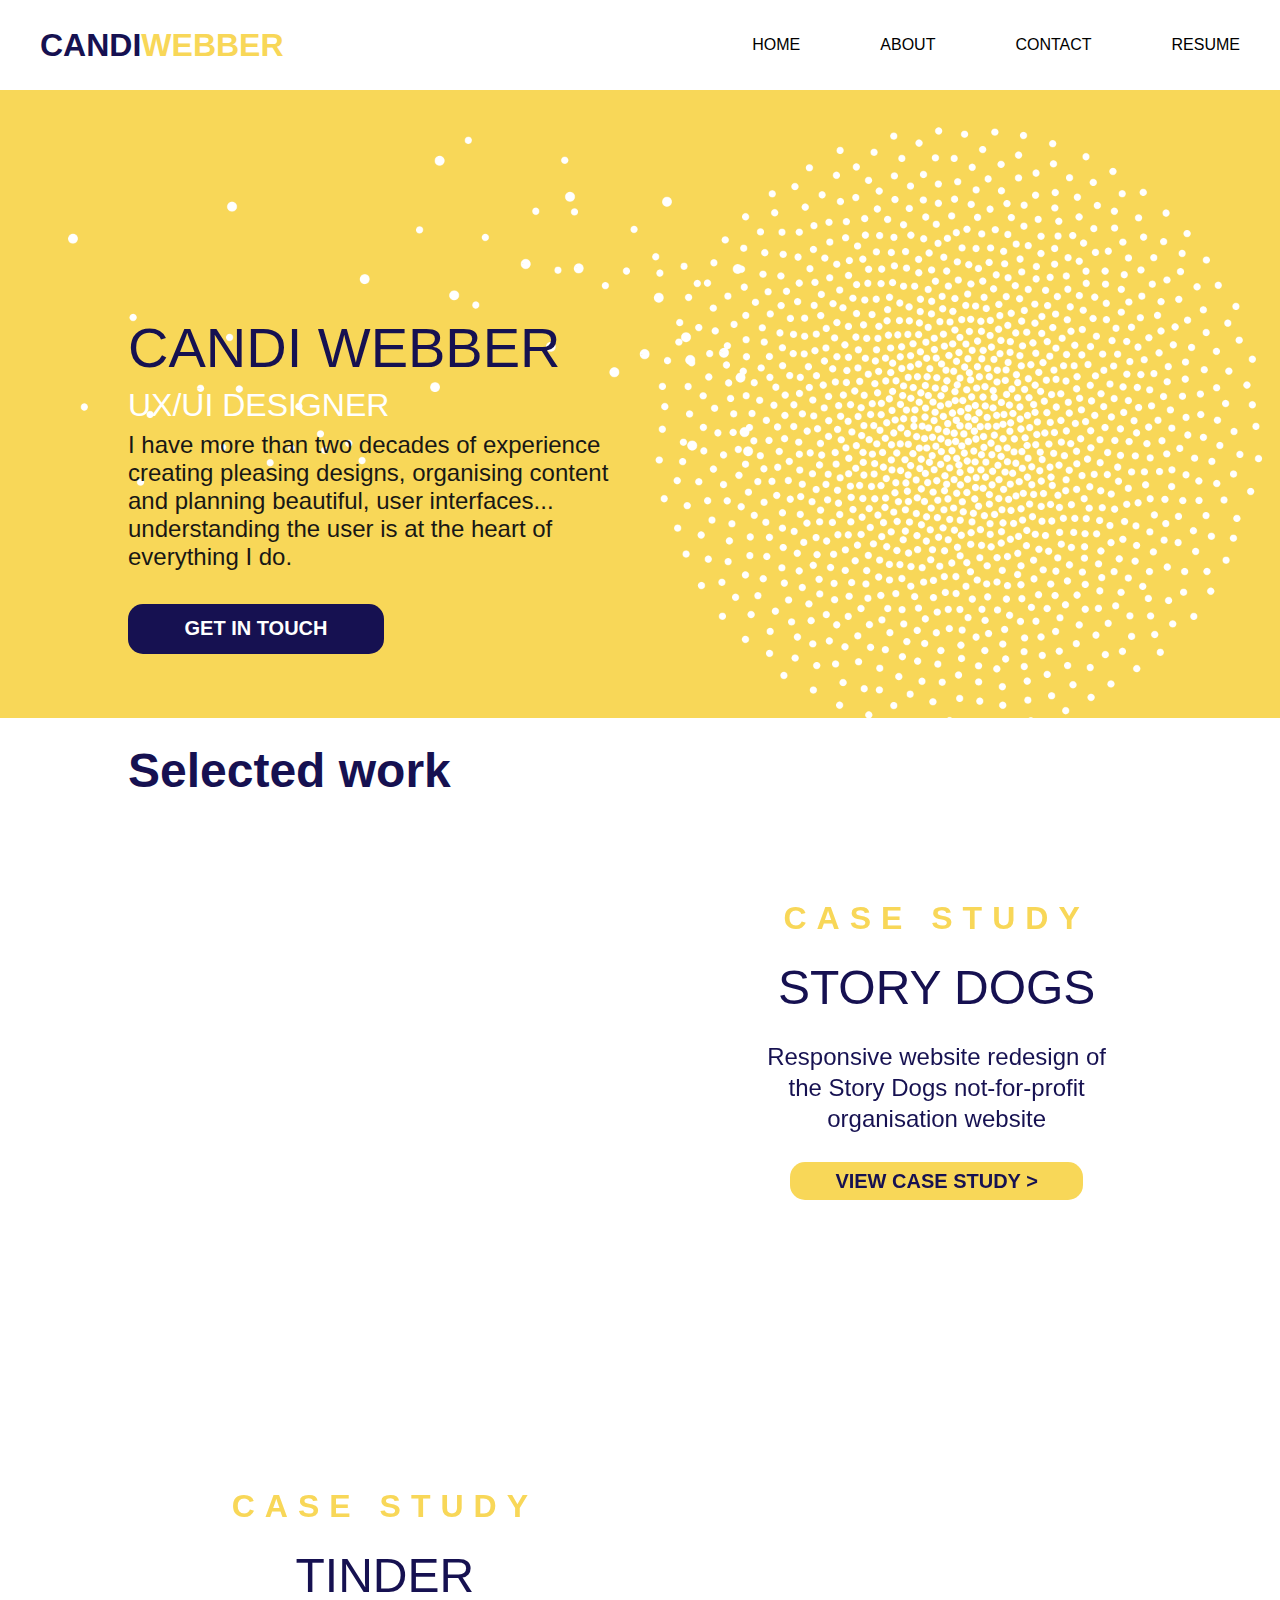
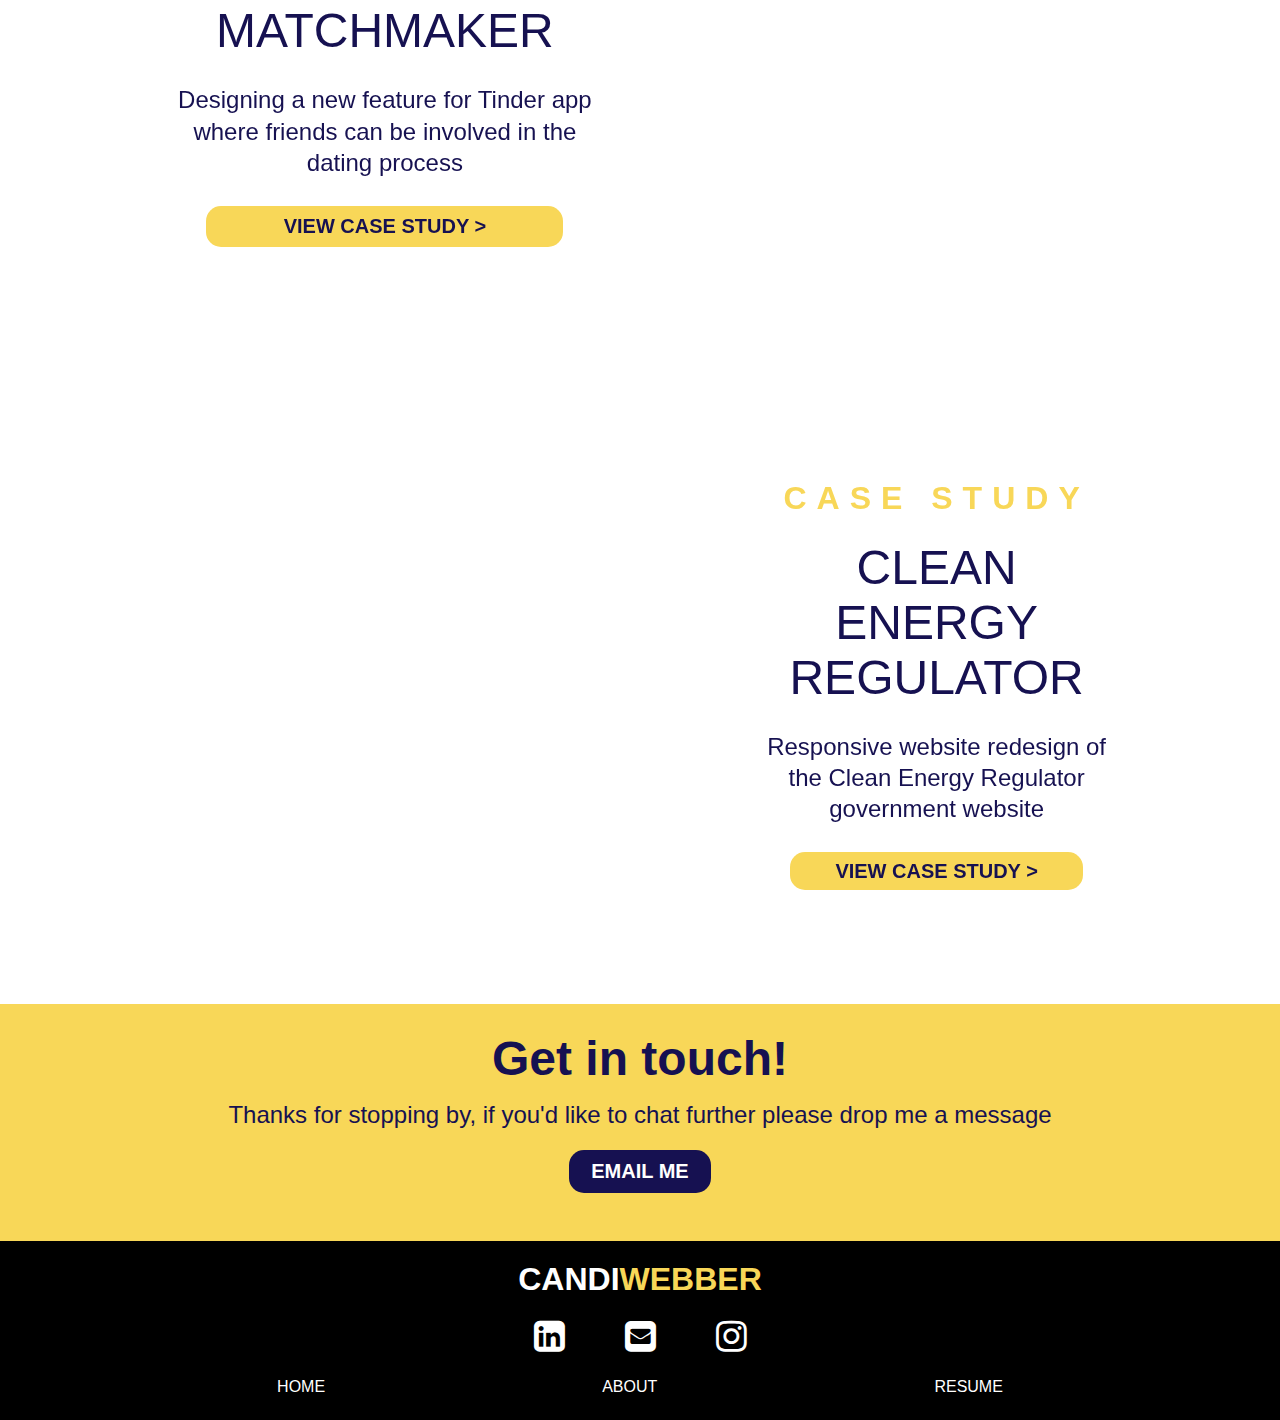
==== index.html @ 1c5ff465 "Merge branch 'master' of https://github.com/Candilola/UX_UI_HW_19" ====
<!DOCTYPE html>
<html lang="en">
<head>
    <meta charset="UTF-8">
    <meta http-equiv="X-UA-Compatible" content="IE=edge">
    <meta name="viewport" content="width=device-width, initial-scale=1.0">
    <title>CandiWebberDesign</title>
    <link href="CSS/style.css" rel="stylesheet" type="text/css">
    <link href="https://fonts.googleapis.com/css2?family=Open+Sans&amp;family=Playfair+Display&amp;display=swap" rel="stylesheet">
    <link rel="stylesheet" href="https://cdnjs.cloudflare.com/ajax/libs/font-awesome/4.7.0/css/font-awesome.min.css">
    <script async src="https://www.googletagmanager.com/gtag/js?id=G-MX0LTW5QCW"></script>
<script>
  window.dataLayer = window.dataLayer || [];
  function gtag(){dataLayer.push(arguments);}
  gtag('js', new Date());

  gtag('config', 'G-MX0LTW5QCW');
</script>
</head>
<body>

    <!-- Nav bar -->
    <nav class="flexbox">
        <div class="topnav">
        <div class="logo">
            <!-- <a href="#home" class="active h3 toplogoC">CANDI</a> -->
            <h3 class="toplogoC">CANDI</h3>
            <h3 class="logo-mobileC">C</h3>
            <h3 class="toplogoW">WEBBER </h3>
            <h3 class="logo-mobileW">W</h3>
        </div>

   
        <div id="myLinks" class="button-container">
            <div a href="index.html" class="button-nav">HOME</div>
            <div a href="about.html" class="button-nav">ABOUT</div>
            <div a href="contact.html" class="button-nav">CONTACT</div>
            <div a href="#" class="button-nav">RESUME</div>
            
            <div class="burger">
            <a href="javascript:void(0);" class="icon" onclick="myFunction()">
                <img id="burger" src="./images/icon_ burger.png">    </a>
            <div class="closer">
                <a href="#;" class="icon" onclick=myFunction()><img src="./images/icon_x.png"></a>
                </div>
</div>
</div>
<div id="mobLinks" class="mobile-nav" style="display: none;">
    <div a href="index.html" class="button-nav">HOME</div>
    <div a href="about.html" class="button-nav">ABOUT</div>
    <div a href="contact.html" class="button-nav">CONTACT</div>
    <div a href="#" class="button-nav">RESUME</div>
</div>
        <!-- <i class="fa fa-bars" style="font-size:24px" id="burger-menu"></i>     -->

</nav>

<!-- Header section -->
<section class= "hero-section main-grid"> 
    <h1 class="header-title">CANDI WEBBER</h1>
    <h2 class="header-subhead">UX/UI DESIGNER</h2>
    <h3 class="header-standfirst">I have more than two decades of experience creating pleasing designs, organising content and planning beautiful, user interfaces... 
        understanding the user is at the heart of everything I do.</h3>

    <button class="h5 primary-button header-button"> GET IN TOUCH </button>
   
   
</section>

<div>
    <h4 class ="section-head">Selected work</h4>
</div>

<!-- case studies -->
<section class="work">
 <!-- Card1 start -->
  
 <div class="main-grid cs-box1">
    <div class="CS-pic1"></div>
    <div class="CS-right">
        <div class="content">
            <!-- <span class="grid-space"></span> -->
            <h5 class="cs-tag">CASE STUDY</h5>
            <h1 class="cs-head"> STORY DOGS</h1>
             <p>Responsive website redesign of the Story Dogs not-for-profit organisation website</p>
         </div>
            <button class="secondary-button cs-btn">VIEW CASE STUDY ></button>
    </div>
</div>

<!-- Card1 End --> 

<!-- Card2 Start -->
<div class="main-grid cs-box2">
    <div class="CS-pic2"></div>
    <div class="CS-left">
        <div class="content">
            <h5 class="cs-tag">CASE STUDY</h5>
            <h1 class="cs-head"> TINDER MATCHMAKER</h1>
             <p>Designing a new feature for Tinder app where friends can be involved in the dating process</p>
         </div>
            <button class="secondary-button cs-btn">VIEW CASE STUDY ></button>
    </div>
</div>
<!-- Card2 End -->

<!-- Card3 Start -->
<div class="main-grid cs-box3">
    <div class="CS-pic3"></div>
    <div class="CS-right">
        <div class="content">
            <h5 class="cs-tag">CASE STUDY</h5>
            <h1 class="cs-head"> CLEAN ENERGY REGULATOR</h1>
             <p>Responsive website redesign of the Clean Energy Regulator government website</p>
         </div>
            <button class="secondary-button cs-btn">VIEW CASE STUDY ></button>
    </div>
</div>
</section>
<!-- CARD 3 End -->

<!-- Contact info -->
<section>
    <div class="contact-container">
        <div class="contact">
            <h4 class="contact">Get in touch!</h4>
        </div>
        <div class="contact-body">
            <p>Thanks for stopping by, if you'd like to chat further please drop me a message</p>
        </div>
        <div class="contact-button">
            <button class="h5 primary-button"> EMAIL ME </button>
        </div>
    </div>

</section>

<footer>
    <div class="logo">
            <h3 class="footlogoC">CANDI</h3>
            <!-- <h3 class="logo-mobileC">C</h3> -->
            <h3 class="footlogoW">WEBBER </h3>
            <!-- <h3 class="logo-mobileW">W</h3> -->
    </div>
    <div class="footer-icons">
        <a href="#"><i class="fa fa-linkedin-square icon1" style="font-size:36px; color: white"></i></a>
 
        <a href="#"><i class="fa fa-envelope-square icon1" style="font-size:36px; color: white"></i></a>
  
        <a href="#"><i class="fa fa-instagram footer-instagram icon1"  style="font-size:36px; color: white" ></i></a>
  </div>
  </div>
    <div class="links">
        <a href="index.html" class="link">HOME</a>
        <a href="about.html" class="link">ABOUT</a>
        <da href="#" class="link">RESUME</a>
    </div>
</footer>

  </div>
</body>

  <script src="https://ajax.googleapis.com/ajax/libs/jquery/3.4.1/jquery.min.js"></script>
  <script src="JS/index.js"></script>
 

</html>
---- CSS/style.css ----
:root {
    --primary: #F8D758;
    --secondary: #161151;
    --accent: #181715;
    --font-display: 'Montserrat', sans-serif;
    --font-body: 'Montserrat', sans-serif;
}



* {
    margin: 0;
    padding: 0;
}



h1,
h2,
h3,
h4,
h5,
h6 {
    font-family: var(--font-display);
}

h1 {
    font-size: 3.5rem;
    font-weight: 400;
    color: var(--secondary);
}

h2 {
    font-family: var(--font-display);
    font-size: 2rem;
    font-weight: 400;
}
h3{
    font-family: var(--font-display);
    font-size: 1.5rem;
    font-weight: 400;
    color: var(--accent);
}
h4{
    color: var(--primary);
    font-size: 3rem;
    font-weight: 700;
    padding-bottom: 12px;
    line-height: 97%;
}

h5{
    color: var(--primary);
    font-family: var(--font-display);
    font-size: 2rem;
    font-weight: 400;
    text-transform: uppercase;
    letter-spacing: 10px;
    line-height: 97%;
    padding-bottom: 12px;
}

h6{
    color: var(--primary);
    font-family: var(--font-display);
    font-size: 1.5rem;
    font-weight: 300;
    /* text-transform: uppercase; */
    letter-spacing: 10px;
    line-height: 97%;
    padding-bottom: 12px;

}

p{
    color: var(--accent);
    line-height: 130%;
    padding-bottom: 12px;
    font-size: 1.5rem;
    text-align: left;
}

p,
li {
    font-family: var(--font-body);
    color: var(--secondary);
}


html,
body {
    height: 100vh;
    width: 100vw;
}

body {
    margin: 0;
    padding: 0;
    overflow-x: hidden;
    font-family: var(--font-body);
    /* color: white; */
}
.primary-button {
    font-size: 20px;
    font-weight: 600;
    background-color: var(--secondary);
    font-family: var(--font-body);
    color:white;
    padding: 10px 22px 10px 22px;
    text-align: center;
    border: none;
    border-radius: 15px;
    /* max-height: 2rem; */
    
    
}
.secondary-button {
    font-size: 20px;
    font-weight: 600;
    background-color: var(--primary);
    font-family: var(--font-body);
    color: var(--secondary);
    padding: 2% 2%;
    text-align: center;
    border: none;
    border-radius: 15px;
    /* align-items: center; */
    
}
img {
    width: 100%;
    height: auto;
  }

nav {
    background-color: white;
    height: 90px;
}
.flexbox {
    background-color: white;
    display: flex;
    flex-direction: row;
    align-items: center;
    position: sticky;
    top: 0;
}

.logo {
    white-space: nowrap;
}

nav .logo,
footer .logo {
    padding: 0px 40px;
    display: flex;
    justify-content: center;
    align-items: center;
}

.logo h3 {
    font-family: var(--font-display);
    font-size: 2rem;
    /* font-kerning: -70; */
    font-weight: 800;
}
.logo-mobileC {
    color: var(--secondary);
    font-family: var(--font-display);
    font-size: 2rem;
    font-weight: 800;
    display: none;
}
.logo-mobileW {
    color: var(--primary);
    font-family: var(--font-display);
    font-size: 2rem;
    font-weight: 800;
    display: none;
}
.toplogoC {
    color: var(--secondary);
    font-family: var(--font-display);
    font-size: 3rem;
    font-weight: 800;
}
.toplogoW {
    color: var(--primary);
    font-family: var(--font-display);
    font-size: 2rem;
    font-weight: 800;
}

nav .toplogoW {
    align-self: flex-start;
    
}

.button-container {
    display: flex;
    flex-grow: 1;
    justify-content: flex-end;
}

.button-nav {
    display: flex;
    justify-content: center;
    align-items: center;
    padding: 0px 40px;
    transition: 0.24s;
}

/* .topnav a.icon {
    display: none;
} */
.burger {
    display: none;
    }    

.closer {
    display: none;
    }  
.topnav {
    display: flex;
    flex-direction: row;
    justify-content: space-between;
    overflow: hidden;
    background-color: white;
    width: 100vw;
    /* position: relative; */
  }
.topnav a {
    color: var(--secondary);
    padding: 14px 16px;
    text-decoration: none;
    font-size: 17px;
    /* display: block; */
  }
.topnav a.icon {

    display: block;
    position: absolute;
    right: 0;
    top: 0;
  }  
/* body */
.main-grid {
    display: grid;
    grid-template-columns: repeat(12, minmax(10px, 1fr));
    grid-template-rows: auto;
    padding: 5% 10%;
}

.hero-section{
    background-color: var(--primary);
    background-image: url("../images/Group\ 41.png");
    
    background-repeat: no-repeat;
    background-size: 100vw;
    min-height: 500px;
    max-height: 97vh;
}
.leadpic{
    display: none;
}
.header-title {
    grid-area: 2 / 1 / span 1 / span 6;
    padding: 30% 0% 0% 0;
}
/* .header-image{
    grid-area: 1 / 7 / span 6 / span 12;
    padding: 0% 0% 0% 0;
} */
.header-subhead{
    color: white;
    grid-area: 3 / 1 / span 1 / span 6;
    padding: 0% 0% 0% 0;
}
.header-standfirst{
    grid-area: 4 / 1 / span 1 / span 6;
    padding: 0% 0% 5% 0;
}
.header-button{
    grid-area: 5 / 1 / span 1 / span 3;
    /* padding: 1% 4% 1% 4%; */
    
}

.section-head{
    padding: 30px 10% 12px 10%;
    color: var(--secondary);
    
}


/* case studies */
.work{
    margin-left: 10%;
    margin-right: 10%;
   
}
.cs-box1 {
    padding: 1.5rem;
    min-height: 500px;
    margin: 0 0 5% 0;

}
.cs-box2 {
    padding: 1.5rem;
    min-height: 500px;
    margin: 0 0 5% 0;

}
.cs-box3 {
    padding: 1.5rem;
    min-height: 500px;
    margin: 0 0 5% 0;

}

.CS-pic1:hover {
    transform: scale(1.05);
}
.CS-pic2:hover {
    transform: scale(1.05);
}
.CS-pic3:hover {
    transform: scale(1.05);
}

.CS-pic1 {
    grid-area: 1 / 1 / span 6 / span 6;
    /* padding: 0% 0% 5% 0; */
    background: url("../images/StoryDogs.png") no-repeat center;
    background-size: contain;
}
.CS-pic2 {
    grid-area: 1 / 7 / span 6 / span 6;
    /* padding: 0% 0% 5% 0; */
    background: url("../images/Tinder.png") no-repeat center;
    background-size: contain;
}
.CS-pic3 {
    grid-area: 1 / 1 / span 6 / span 6;
    /* padding: 0% 0% 5% 0; */
    background: url("../images/CER.png") no-repeat center;
    background-size: contain;
}
.CS-right {
    grid-area: 2 / 8 / span 4 / span 6;
    padding: 0% 2% 5% 2%;
    padding-left: 32px;
    display: flex;
    flex-flow: column;
    position: relative;
}
.CS-left {
    grid-area: 2 / 1 / span 4 / span 6;
    padding: 0% 2% 5% 2%;    
    padding-right: 32px;
    display: flex;
    flex-flow: column;
    position: relative;
}
.cs-btn{
    
    margin-left: 10%;
    margin-right: 10%;
    
}
.cs-tag{
    padding-top: 50px;
    padding-bottom: 10px;
    font-weight: 700;
}
.cs-head{
    padding-bottom: 10px;
    font-size: 3rem;
}

.content>* {
    margin-bottom: 1rem;
    text-align: center;
}

/* contact box */
.contact-container{
    background-color: var(--primary);
    width: 100vw;
}

/* .details{
    display: flex;
    justify-content: center;
    margin: 2rem 10%;
    padding-bottom: 0.5rem;
} */

.contact{
    color: var(--secondary);
    display: flex;
    justify-content: center;
    padding-top: 1rem;
    padding-bottom: 0.5rem;
}
.contact-body{
    /* color: var(--secondary); */
    text-align: center;
    display: flex;
    justify-content: center;
    padding-bottom: 0.5rem;
    margin: 0 10%;
}
.contact-button{
    background-color: var(--primary);
    display: flex;
    justify-content: center;
    padding-bottom: 3rem;
    max-height: 3rem;
}


/* footer */
footer {
    width: 100%;
    height: auto;
    position: bottom;
    bottom: 0;
    background: black;
    padding-top: 20px;
}
.footlogoC {
    color: white;
    font-family: var(--font-display);
    font-size: 30px;
    font-weight: 800;
    padding-bottom: 20px;
}
.footlogoW {
    color: var(--primary);
    font-family: var(--font-display);
    font-size: 30px;
    font-weight: 800;
    padding-bottom: 20px;
}

footer .links {
    display: flex;
    justify-content: space-evenly;
    padding: 24px 0px;
}

footer .link {
    color: white;
    display: flex;
    justify-self: center;
    align-self: center;
    text-decoration: none;
}
.footer-icons{
    margin-right: 30px;
    margin-left: 30px;
    display: flex;
    justify-content: center;
    align-items: center;
}
.icon1 {
    margin-right: 30px;
    margin-left: 30px;
}




/* media queries */
@media only screen and (max-width: 720px) and (min-device-width:320px) {

    .main-grid {
        grid-template-columns: repeat(4,1fr);
        padding: 4% 4%; 
    }   

    .hero-section{
        display: grid;
        grid-area: 1 / 1 / span 5 / span 4;
    }


    .header-title{
        grid-area: 2 / 1 / span 1 / span 4;
        padding: 10% 0% 0 0;
    }
    .header-subhead{
        grid-area: 3 / 1 / span 1 / span 4;
        padding: 0% 0% 3% 0;
    }
    .header-standfirst{
        grid-area: 4 / 1 / span 1 / span 4;
        padding: 0% 0% 5% 0;
    }
    .header-button{
        grid-area: 5 / 1 / span 1 / span 3;
        padding: 3px 8px 3px 8px;
        margin-right: 10%;
        margin-bottom: 20px;
    }
    
   .flexbox{
       height: 70px;
   }
   .burger {
    display: inherit;
}
.closer {
    display: inherit;
}
.links {
    display: none;
}
    /* #burger-menu {
    display: flex;
    align-items: center;
    justify-content: center;
    }     */

    .toplogoC {
    display: none;
    }
    .toplogoW {
        display: none;
    }
    .logo-mobileC{
    padding: 0;
    display: flex;
    justify-content: center;
    align-items: center;
    }
    .logo-mobileW{
        padding: 0;
        display: flex;
        justify-content: center;
        align-items: center;
        }
.button-nav{
        display: none;
    }  
    
.work{
     margin-left: 3%;
    margin-right: 3%;
    }


.cs-box1,
.cs-box2,
.cs-box3{
    padding: 0.5rem;
    margin: 2%;
       
   }
.CS-pic1 {
    grid-area: 1 / 1 / span 4 / span 4;
    padding: 0;
    background-size: contain;
    min-height: 15rem;

}
.CS-pic2 {
    grid-area: 1 / 1 / span 4 / span 4;
    padding: 0;
    background-size: contain;
    min-height: 15rem;
}
.CS-pic3 {
    grid-area: 1 / 1 / span 4 / span 4;
    padding: 0;
    background-size: contain;
    min-height: 15rem;
}

.CS-right{
    grid-area: 5 / 1 / span 1 / span 4;
    padding: 0;
    padding-right: 0;


}
.CS-left{
    grid-area: 5 / 1 / span 1 / span 4;
    padding: 0;
    padding-left: 0;


}
.cs-btn{
    
    margin-left: 4%;
    margin-right: 4%;
    margin-bottom: 2rem;
    
}
.cs-head{
    font-size: 2.5rem !important;
}

    h1 {
        font-size: 3rem; 
 
     }
 
     h2 {
         font-size: 2rem;
     }
 
     h3 {
         font-size: 1.2rem;
     }
 
     h4 {
         font-size: 2.2rem;
     }
 
     h5 {
         font-size: 1.5rem;
     }
     p{
        font-size: 1.2rem;
     }
}

@media only screen and (min-device-width:721px) and (max-device-width: 1200px) {

    .cs-box1,
    .cs-box2,
    .cs-box3{
        margin: 2%;  
       }

    .CS-pic1 {
        grid-area: 1 / 1 / span 1 / span 4;
        padding: 0;
        background-size: contain;
        min-height: 25rem;
    
    }
    .CS-pic2 {
        grid-area: 1 / 1 / span 1 / span 4;
        padding: 0;
        background-size: contain;
        min-height: 25rem;
    }
    .CS-pic3 {
        grid-area: 1 / 1 / span 1 / span 4;
        padding: 0;
        background-size: contain;
        min-height: 25rem;
    }
    
    .header-title{
        grid-area: 1 / 1 / span 1 / span 2;
        padding: 0;

    }
    .header-subhead{
        grid-area: 2 / 1 / span 1 / span 2;
        padding: 0;

    }
    .header-standfirst{
        grid-area: 3 / 1 / span 1 / span 2;
        padding: 0;

    }
    .header-button{
        grid-area: 4 / 1 / span 1 / span 2;
        margin-right: 30%;
        max-height: 3rem;
    }
    .main-grid {
        grid-template-columns: repeat(4,1fr);
        /* padding: 5% 5%;  */
    }   
    .cs-head{
        font-size: 2.8rem;
    }
    .CS-left {
        grid-area: 2 / 1 / span 4 / span 4;

    }
    .CS-right {
        grid-area: 2 / 7 / span 4 / span 4;

    }
    .cs-btn{
    
        margin-left: 8%;
        margin-right: 8%;
    }
    h1 {
        font-size: 2.2rem; 
    }
     
    h2 {
     font-size: 2rem;
    }
     
    h3 {
     font-size: 1.1rem;
    }
     
    h4 {
        font-size: 2.2rem;
    }
     
    h5 {
        font-size: 1.6rem;
    }
}
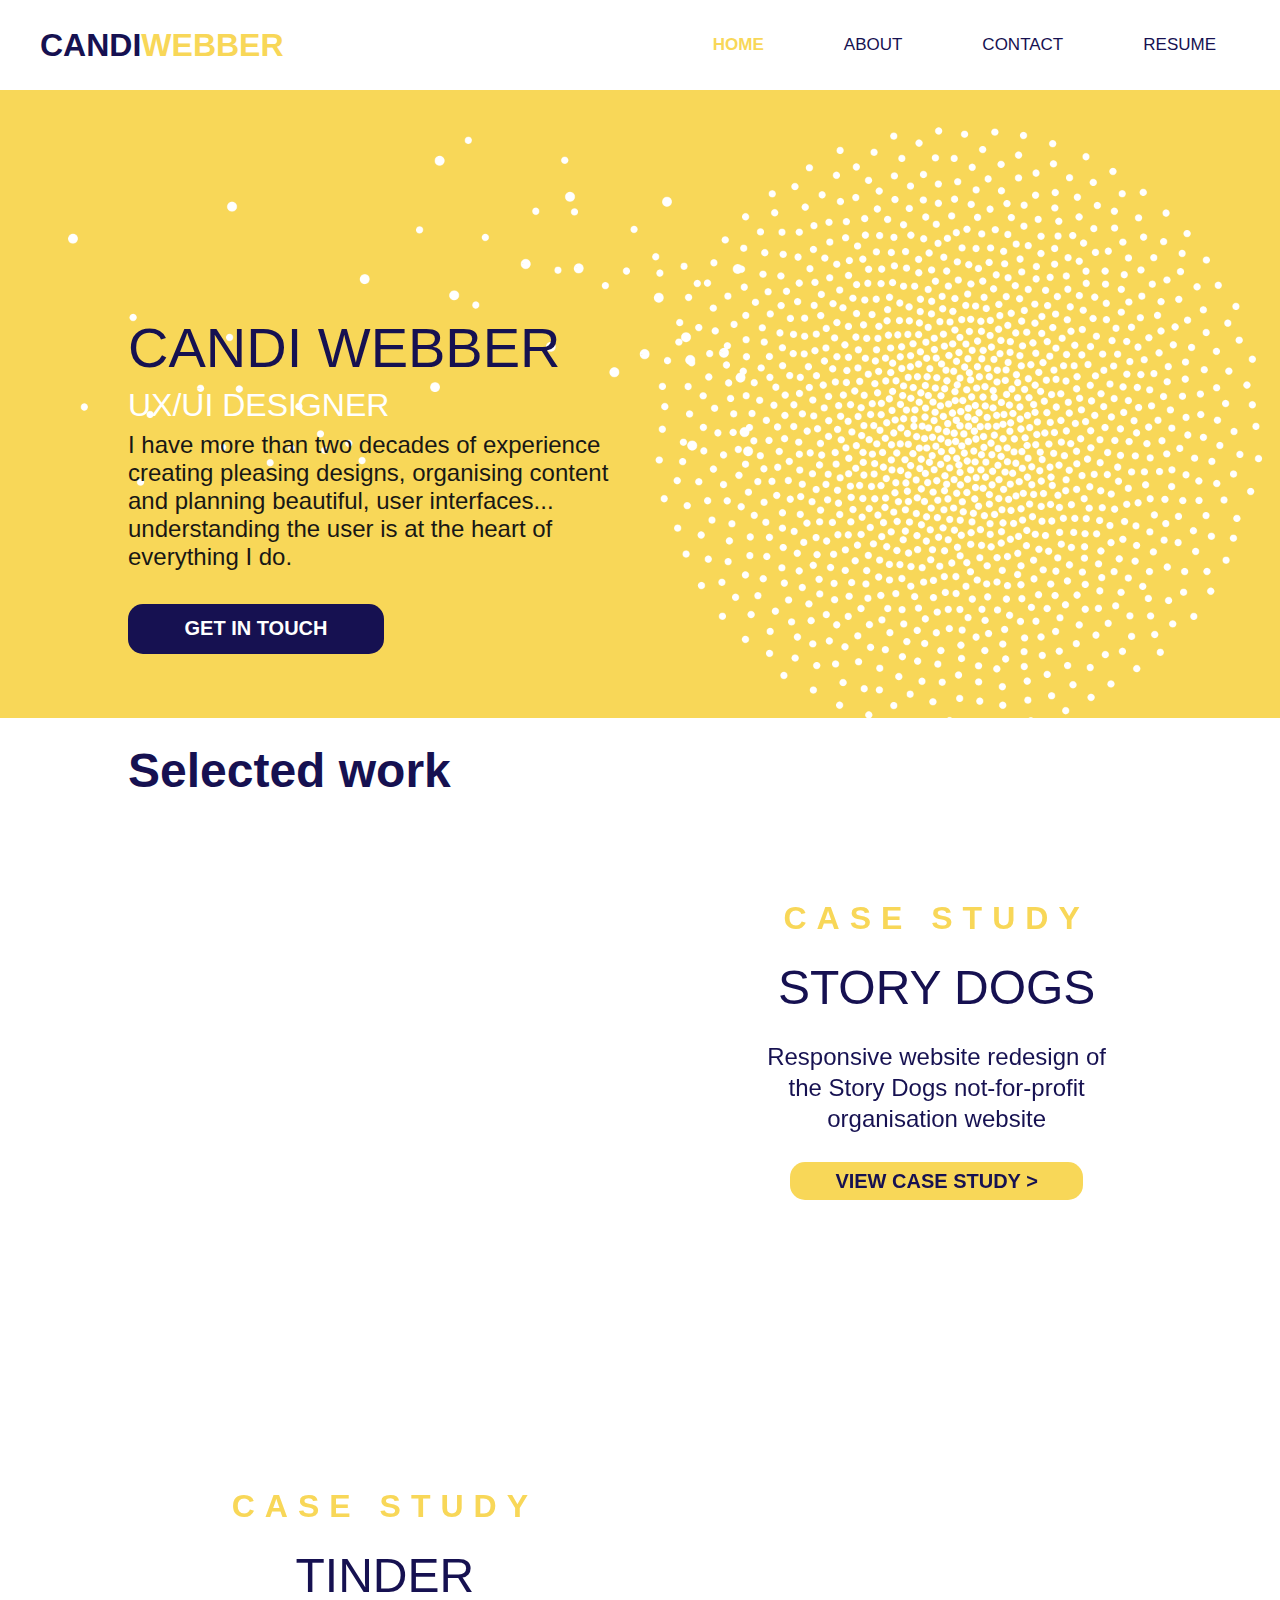
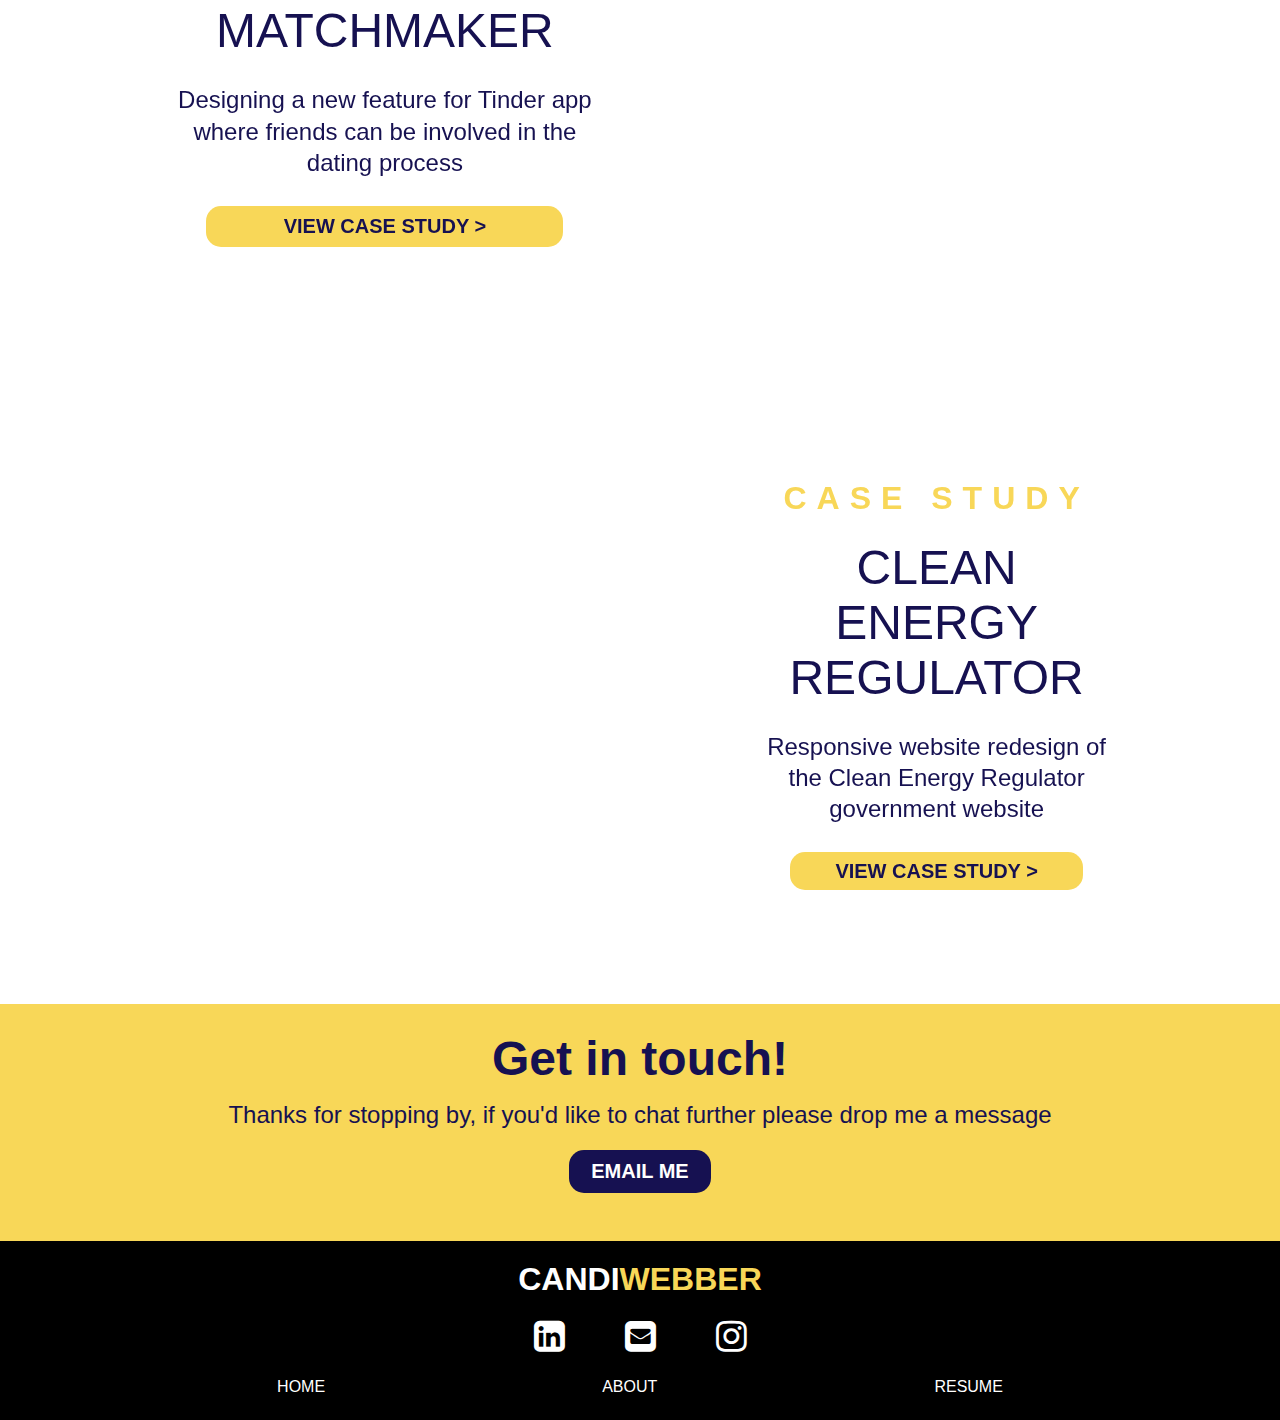
==== commit 52a5e871: "navigation links activated" ====
--- a/index.html
+++ b/index.html
@@ -8,7 +8,7 @@
     <link href="CSS/style.css" rel="stylesheet" type="text/css">
     <link href="https://fonts.googleapis.com/css2?family=Open+Sans&amp;family=Playfair+Display&amp;display=swap" rel="stylesheet">
     <link rel="stylesheet" href="https://cdnjs.cloudflare.com/ajax/libs/font-awesome/4.7.0/css/font-awesome.min.css">
-    <script async src="https://www.googletagmanager.com/gtag/js?id=G-MX0LTW5QCW"></script>
+    <link href="https://fonts.googleapis.com/css2?family=Lato:ital,wght@0,400;1,900&display=swap" rel="stylesheet">    <script async src="https://www.googletagmanager.com/gtag/js?id=G-MX0LTW5QCW"></script>
 <script>
   window.dataLayer = window.dataLayer || [];
   function gtag(){dataLayer.push(arguments);}
@@ -18,24 +18,22 @@
 </script>
 </head>
 <body>
-
+<a href="#" class="back-to-top">^</a>
     <!-- Nav bar -->
     <nav class="flexbox">
         <div class="topnav">
         <div class="logo">
             <!-- <a href="#home" class="active h3 toplogoC">CANDI</a> -->
-            <h3 class="toplogoC">CANDI</h3>
-            <h3 class="logo-mobileC">C</h3>
-            <h3 class="toplogoW">WEBBER </h3>
-            <h3 class="logo-mobileW">W</h3>
+            <h3 class="toplogo">CANDI<span class="logovariant">WEBBER</span></h3>
+            <h3 class="logo-mobile">C<span class="logovariant">W</span></h3>
         </div>
 
    
         <div id="myLinks" class="button-container">
-            <div a href="index.html" class="button-nav">HOME</div>
-            <div a href="about.html" class="button-nav">ABOUT</div>
-            <div a href="contact.html" class="button-nav">CONTACT</div>
-            <div a href="#" class="button-nav">RESUME</div>
+            <a href="index.html" class="active">HOME</a>
+            <a href="about.html" class="button-nav">ABOUT</a>
+            <a href="contact.html" class="button-nav">CONTACT</a>
+            <a href="#" class="button-nav">RESUME</a>
             
             <div class="burger">
             <a href="javascript:void(0);" class="icon" onclick="myFunction()">
--- a/CSS/style.css
+++ b/CSS/style.css
@@ -100,6 +100,23 @@
     font-family: var(--font-body);
     /* color: white; */
 }
+.back-to-top{
+    display: none;
+    font-family: 'Lato', sans-serif;
+    color: white;
+    position: fixed;
+    bottom: 60px;
+    right: 60px;
+    background-color: var(--secondary);
+    width: 50px;
+    height: 50px;
+    border-radius: 70px;
+    font-size: 3rem;
+    font-weight: 500;
+    text-align: center;
+    text-decoration: none;
+    }
+
 .primary-button {
     font-size: 20px;
     font-weight: 600;
@@ -163,37 +180,29 @@
     /* font-kerning: -70; */
     font-weight: 800;
 }
-.logo-mobileC {
+.logo-mobile {
     color: var(--secondary);
     font-family: var(--font-display);
     font-size: 2rem;
     font-weight: 800;
     display: none;
 }
-.logo-mobileW {
-    color: var(--primary);
-    font-family: var(--font-display);
-    font-size: 2rem;
-    font-weight: 800;
-    display: none;
-}
-.toplogoC {
+
+.toplogo {
     color: var(--secondary);
     font-family: var(--font-display);
     font-size: 3rem;
     font-weight: 800;
 }
-.toplogoW {
+.logovariant {
     color: var(--primary);
-    font-family: var(--font-display);
-    font-size: 2rem;
-    font-weight: 800;
-}
-
-nav .toplogoW {
+    
+}
+
+/* nav .toplogoW {
     align-self: flex-start;
     
-}
+} */
 
 .button-container {
     display: flex;
@@ -202,11 +211,24 @@
 }
 
 .button-nav {
+    color: var(--secondary);
+    font-weight: 500;
     display: flex;
     justify-content: center;
     align-items: center;
     padding: 0px 40px;
     transition: 0.24s;
+    margin-right: 3rem;
+}
+.active{
+    color: var(--primary) !important;
+    font-weight: bolder;
+    display: flex;
+    justify-content: center;
+    align-items: center;
+    padding: 0px 40px;
+    transition: 0.24s;
+    margin-right: 3rem;
 }
 
 /* .topnav a.icon {
@@ -253,7 +275,6 @@
 .hero-section{
     background-color: var(--primary);
     background-image: url("../images/Group\ 41.png");
-    
     background-repeat: no-repeat;
     background-size: 100vw;
     min-height: 500px;
@@ -516,30 +537,19 @@
 .links {
     display: none;
 }
-    /* #burger-menu {
-    display: flex;
+   
+
+    .toplogo {
+    display: none;
+    }
+  
+    .logo-mobile{
+    padding: 0;
+    display: flex;
+    justify-content: center;
     align-items: center;
-    justify-content: center;
-    }     */
-
-    .toplogoC {
-    display: none;
-    }
-    .toplogoW {
-        display: none;
-    }
-    .logo-mobileC{
-    padding: 0;
-    display: flex;
-    justify-content: center;
-    align-items: center;
-    }
-    .logo-mobileW{
-        padding: 0;
-        display: flex;
-        justify-content: center;
-        align-items: center;
-        }
+    }
+  
 .button-nav{
         display: none;
     }  
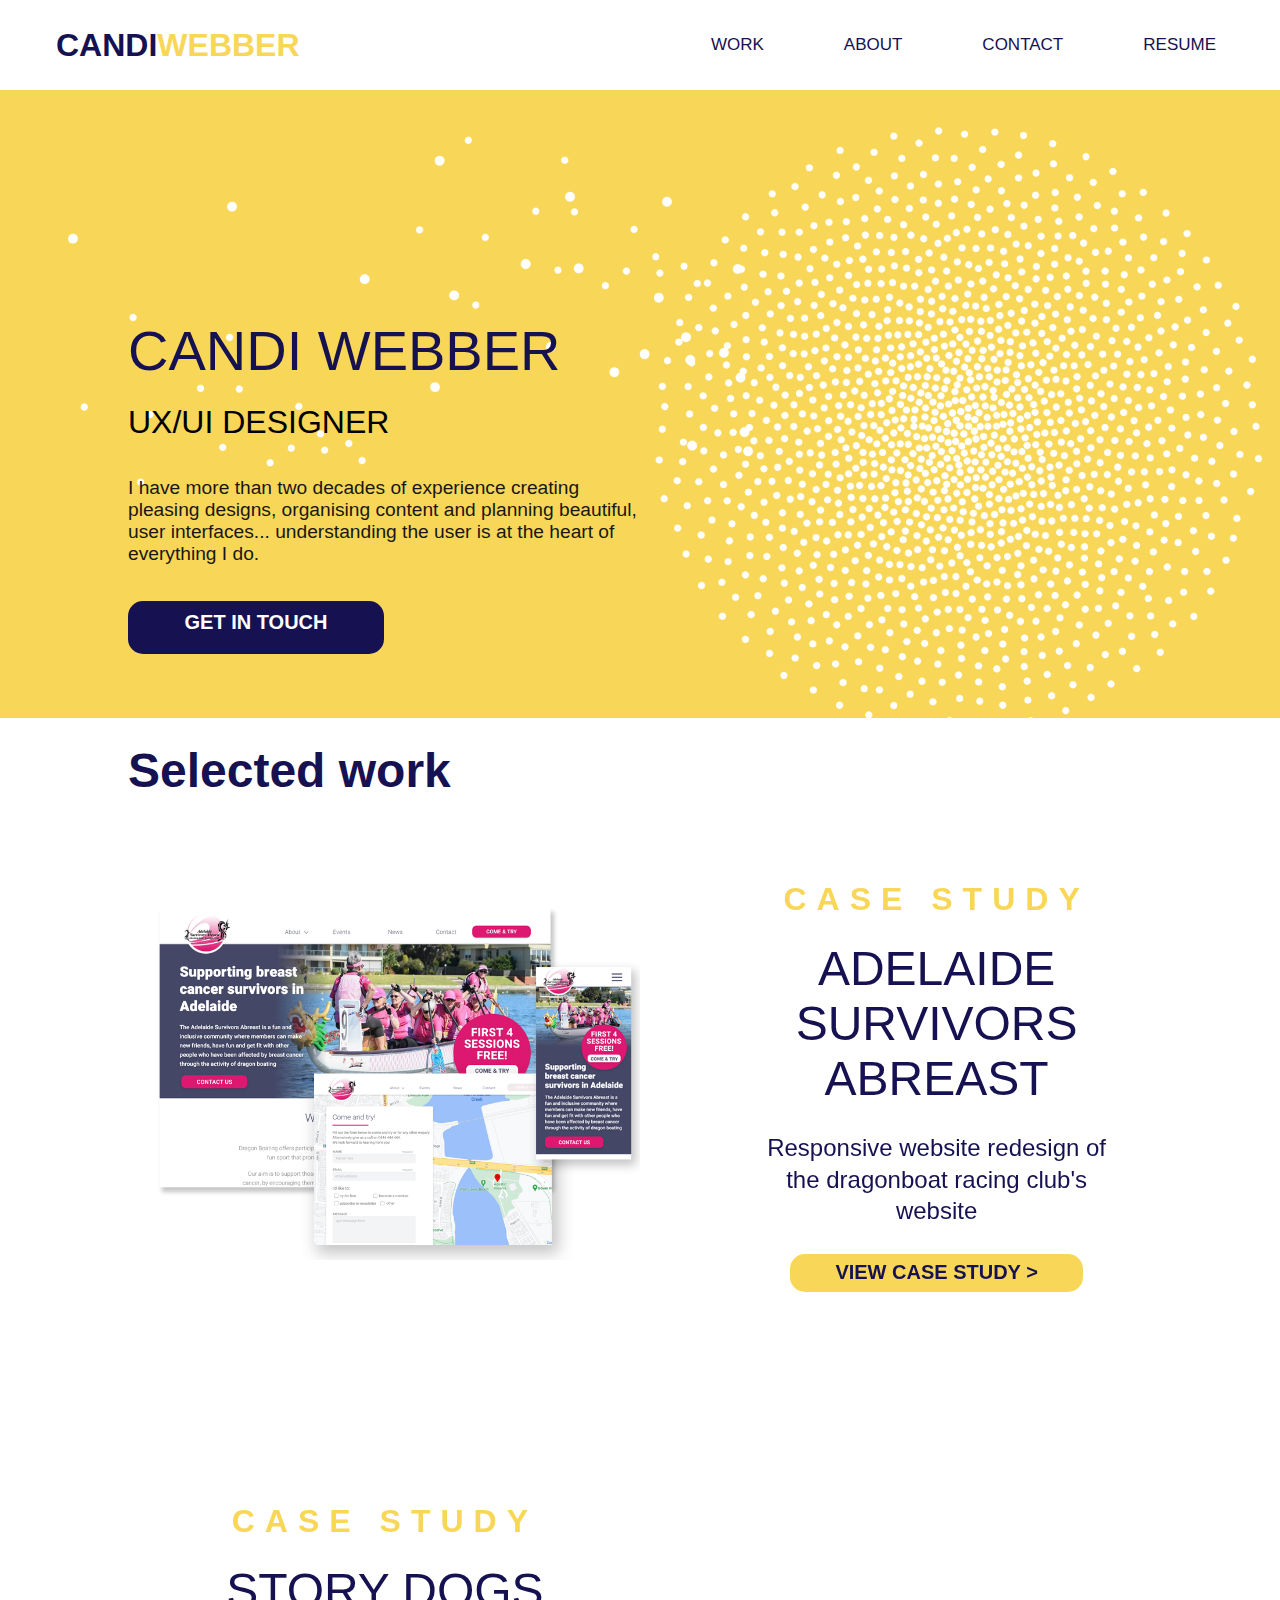
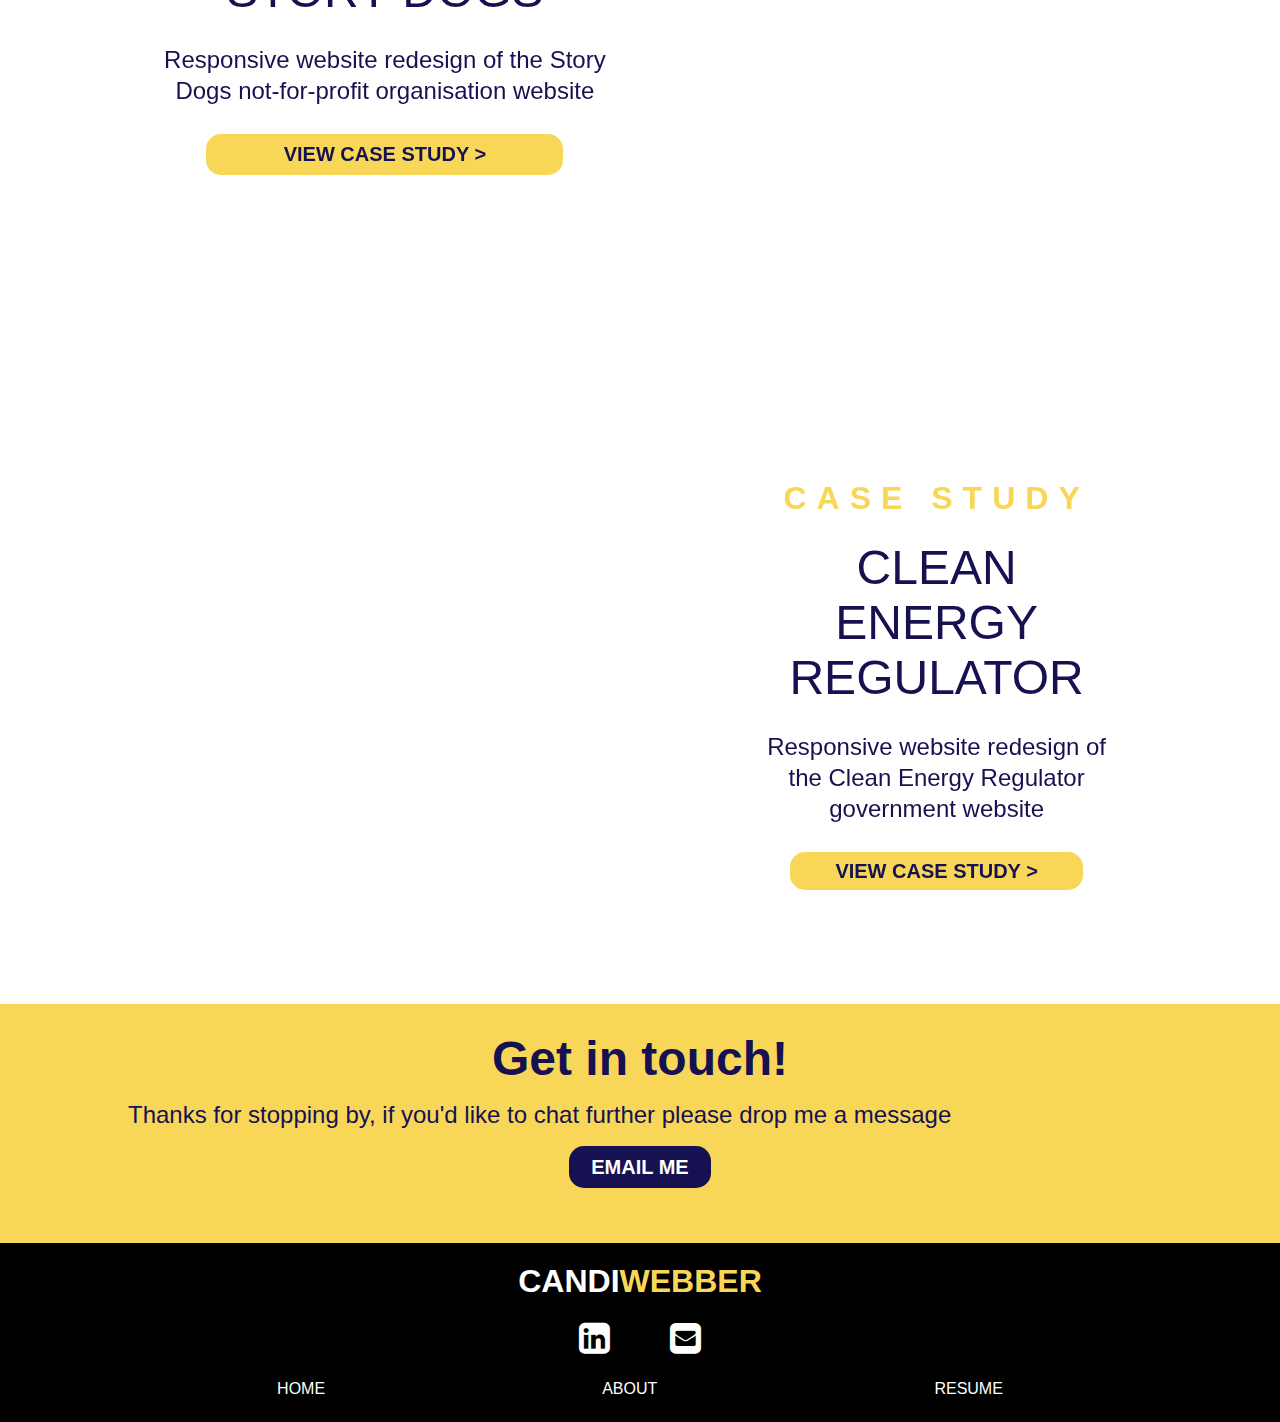
==== commit 503eeaf8: "ASA thumbnail" ====
--- a/index.html
+++ b/index.html
@@ -20,36 +20,38 @@
 <body>
 <a href="#" class="back-to-top">^</a>
     <!-- Nav bar -->
-    <nav class="flexbox">
+    <nav class="flexbox" id="flexNav">
         <div class="topnav">
         <div class="logo">
             <!-- <a href="#home" class="active h3 toplogoC">CANDI</a> -->
-            <h3 class="toplogo">CANDI<span class="logovariant">WEBBER</span></h3>
+            <a href="index.html">
+            <h3 class="toplogo">CANDI<span class="logovariant">WEBBER</span></h3></a>
             <h3 class="logo-mobile">C<span class="logovariant">W</span></h3>
         </div>
 
    
         <div id="myLinks" class="button-container">
-            <a href="index.html" class="active">HOME</a>
+            <a href="work.html" class="button-nav">WORK</a>
             <a href="about.html" class="button-nav">ABOUT</a>
             <a href="contact.html" class="button-nav">CONTACT</a>
-            <a href="#" class="button-nav">RESUME</a>
+            <a href="./images/CW_210111_Resume.pdf"class="button-nav">RESUME</a>
             
             <div class="burger">
             <a href="javascript:void(0);" class="icon" onclick="myFunction()">
                 <img id="burger" src="./images/icon_ burger.png">    </a>
-            <div class="closer">
+            <!-- <div class="closer">
                 <a href="#;" class="icon" onclick=myFunction()><img src="./images/icon_x.png"></a>
-                </div>
+                </div> -->
 </div>
 </div>
 <div id="mobLinks" class="mobile-nav" style="display: none;">
-    <div a href="index.html" class="button-nav">HOME</div>
-    <div a href="about.html" class="button-nav">ABOUT</div>
-    <div a href="contact.html" class="button-nav">CONTACT</div>
-    <div a href="#" class="button-nav">RESUME</div>
+    <a href="index.html" class="active button-navM">HOME</a>
+    <a href="work.html" class="button-navM">WORK</a>
+    <a href="about.html" class="button-navM">ABOUT</a>
+    <a href="contact.html" class="button-navM">CONTACT</a>
+    <a a href="./images/CW_210111_Resume.pdf" class="button-navM">RESUME</a>
 </div>
-        <!-- <i class="fa fa-bars" style="font-size:24px" id="burger-menu"></i>     -->
+        <!-- <i class="fa fa-bars" style="font-size:24p x" id="burger-menu"></i>     -->
 
 </nav>
 
@@ -59,11 +61,9 @@
     <h2 class="header-subhead">UX/UI DESIGNER</h2>
     <h3 class="header-standfirst">I have more than two decades of experience creating pleasing designs, organising content and planning beautiful, user interfaces... 
         understanding the user is at the heart of everything I do.</h3>
-
-    <button class="h5 primary-button header-button"> GET IN TOUCH </button>
+    <a href="contact.html" class="h5 primary-button header-button">GET IN TOUCH</a>
    
-   
-</section>
+</section> 
 
 <div>
     <h4 class ="section-head">Selected work</h4>
@@ -71,36 +71,42 @@
 
 <!-- case studies -->
 <section class="work">
- <!-- Card1 start -->
+
+<!-- Card Start -->
+<div class="main-grid cs-box1">
+    <div class="CS-pic1">
+        <a href="..//UX_UI_HX_19/casestudy1.html"></a>
+    </div>
+    <div class="CS-right">
+        <div class="content">
+            <h5 class="cs-tag">CASE STUDY</h5>
+            <h1 class="cs-head"> ADELAIDE SURVIVORS ABREAST</h1>
+             <p>Responsive website redesign of the dragonboat racing club's website</p>
+         </div>
+         <a href="..//UX_UI_HX_20/index.html"  class="secondary-button cs-btn">VIEW CASE STUDY ></a>
+        </div>
+</div>
+<!-- Card1 End -->
+
+
+ <!-- Card2 start -->
   
- <div class="main-grid cs-box1">
-    <div class="CS-pic1"></div>
-    <div class="CS-right">
+ <div class="main-grid cs-box2">
+    <div class="CS-pic2">
+        <a href="..//UX_UI_HX_20/index.html"></a>
+    </div>
+    <div class="CS-left">
         <div class="content">
             <!-- <span class="grid-space"></span> -->
             <h5 class="cs-tag">CASE STUDY</h5>
             <h1 class="cs-head"> STORY DOGS</h1>
              <p>Responsive website redesign of the Story Dogs not-for-profit organisation website</p>
          </div>
-            <button class="secondary-button cs-btn">VIEW CASE STUDY ></button>
+            <a href="..//UX_UI_HX_19/casestudy1.html"  class="secondary-button cs-btn">VIEW CASE STUDY ></a>
     </div>
 </div>
 
-<!-- Card1 End --> 
-
-<!-- Card2 Start -->
-<div class="main-grid cs-box2">
-    <div class="CS-pic2"></div>
-    <div class="CS-left">
-        <div class="content">
-            <h5 class="cs-tag">CASE STUDY</h5>
-            <h1 class="cs-head"> TINDER MATCHMAKER</h1>
-             <p>Designing a new feature for Tinder app where friends can be involved in the dating process</p>
-         </div>
-            <button class="secondary-button cs-btn">VIEW CASE STUDY ></button>
-    </div>
-</div>
-<!-- Card2 End -->
+<!-- Card2 End --> 
 
 <!-- Card3 Start -->
 <div class="main-grid cs-box3">
@@ -127,7 +133,8 @@
             <p>Thanks for stopping by, if you'd like to chat further please drop me a message</p>
         </div>
         <div class="contact-button">
-            <button class="h5 primary-button"> EMAIL ME </button>
+            <p><a href="mailto:candilola01@gmail.com" class="h5 primary-button">EMAIL ME</a></p>
+            
         </div>
     </div>
 
@@ -141,17 +148,17 @@
             <!-- <h3 class="logo-mobileW">W</h3> -->
     </div>
     <div class="footer-icons">
-        <a href="#"><i class="fa fa-linkedin-square icon1" style="font-size:36px; color: white"></i></a>
+        <a href="https://www.linkedin.com/in/candi-webber-1743637b"><i class="fa fa-linkedin-square icon1" style="font-size:36px; color: white"></i></a>
  
-        <a href="#"><i class="fa fa-envelope-square icon1" style="font-size:36px; color: white"></i></a>
+        <a href="mailto:candilola01@gmail.com"><i class="fa fa-envelope-square icon1" style="font-size:36px; color: white"></i></a>
   
-        <a href="#"><i class="fa fa-instagram footer-instagram icon1"  style="font-size:36px; color: white" ></i></a>
+        <!-- <a href="#"><i class="fa fa-instagram footer-instagram icon1"  style="font-size:36px; color: white" ></i></a> -->
   </div>
   </div>
     <div class="links">
         <a href="index.html" class="link">HOME</a>
         <a href="about.html" class="link">ABOUT</a>
-        <da href="#" class="link">RESUME</a>
+        <da href="./images/CW_210111_Resume.pdf" class="link">RESUME</a>
     </div>
 </footer>
 
--- a/CSS/style.css
+++ b/CSS/style.css
@@ -37,7 +37,7 @@
 }
 h3{
     font-family: var(--font-display);
-    font-size: 1.5rem;
+    font-size: 1.2rem;
     font-weight: 400;
     color: var(--accent);
 }
@@ -107,7 +107,7 @@
     position: fixed;
     bottom: 60px;
     right: 60px;
-    background-color: var(--secondary);
+    background-color: rgba(0, 0, 0, 0.7);
     width: 50px;
     height: 50px;
     border-radius: 70px;
@@ -127,9 +127,14 @@
     text-align: center;
     border: none;
     border-radius: 15px;
+    text-decoration: none;
     /* max-height: 2rem; */
     
     
+}
+.primary-button:hover {
+    transform: scale(1.05);
+    box-shadow: 2px 2px 4px  rgba(0, 0, 0, 0.4);
 }
 .secondary-button {
     font-size: 20px;
@@ -143,6 +148,10 @@
     border-radius: 15px;
     /* align-items: center; */
     
+}
+.secondary-button:hover {
+    transform: scale(1.05);
+    box-shadow: 2px 2px 4px  rgba(0, 0, 0, 0.4);
 }
 img {
     width: 100%;
@@ -285,16 +294,16 @@
 }
 .header-title {
     grid-area: 2 / 1 / span 1 / span 6;
-    padding: 30% 0% 0% 0;
+    padding: 30% 0% 2% 0;
 }
 /* .header-image{
     grid-area: 1 / 7 / span 6 / span 12;
     padding: 0% 0% 0% 0;
 } */
 .header-subhead{
-    color: white;
+    color: black;
     grid-area: 3 / 1 / span 1 / span 6;
-    padding: 0% 0% 0% 0;
+    padding: 0% 0% 5% 0;
 }
 .header-standfirst{
     grid-area: 4 / 1 / span 1 / span 6;
@@ -302,6 +311,7 @@
 }
 .header-button{
     grid-area: 5 / 1 / span 1 / span 3;
+    text-decoration: none;
     /* padding: 1% 4% 1% 4%; */
     
 }
@@ -351,13 +361,14 @@
 .CS-pic1 {
     grid-area: 1 / 1 / span 6 / span 6;
     /* padding: 0% 0% 5% 0; */
-    background: url("../images/StoryDogs.png") no-repeat center;
+    background: url("../images/ASA\ thumbnail.png") no-repeat center;
     background-size: contain;
+    
 }
 .CS-pic2 {
     grid-area: 1 / 7 / span 6 / span 6;
     /* padding: 0% 0% 5% 0; */
-    background: url("../images/Tinder.png") no-repeat center;
+    background: url("../images/StoryDogs.png") no-repeat center;
     background-size: contain;
 }
 .CS-pic3 {
@@ -383,7 +394,7 @@
     position: relative;
 }
 .cs-btn{
-    
+    text-decoration: none;
     margin-left: 10%;
     margin-right: 10%;
     
@@ -425,8 +436,8 @@
 }
 .contact-body{
     /* color: var(--secondary); */
-    text-align: center;
-    display: flex;
+    text-align: center !important;
+    /* display: flex; */
     justify-content: center;
     padding-bottom: 0.5rem;
     margin: 0 10%;
@@ -444,7 +455,7 @@
 footer {
     width: 100%;
     height: auto;
-    position: bottom;
+    /* position: fixed; */
     bottom: 0;
     background: black;
     padding-top: 20px;
@@ -499,6 +510,11 @@
         grid-template-columns: repeat(4,1fr);
         padding: 4% 4%; 
     }   
+
+    a {    
+        padding: 12px 16px !important;
+
+    }
 
     .hero-section{
         display: grid;
@@ -538,21 +554,41 @@
     display: none;
 }
    
-
-    .toplogo {
-    display: none;
-    }
+.toplogo {
+    display: none;
+}
   
-    .logo-mobile{
+.logo-mobile{
     padding: 0;
     display: flex;
-    justify-content: center;
-    align-items: center;
-    }
+    position: absolute;
+    top: 17px;
+    left: 20px;
+    /* justify-content: center; */
+    /* align-items: center; */
+    }
+
   
+.button-navM{
+    display: block;
+    padding: 1rem;
+    text-align: center;
+    }  
 .button-nav{
-        display: none;
-    }  
+     display: none;
+} 
+.mobile-nav{
+    position: absolute;
+    top: 50px;
+    right: 30px;
+    background-color: white;
+    /* margin-top: 100px;
+    margin-right: 30px;
+    margin-bottom: 30px; */
+}   
+.active{
+    display: none;
+}  
     
 .work{
      margin-left: 3%;
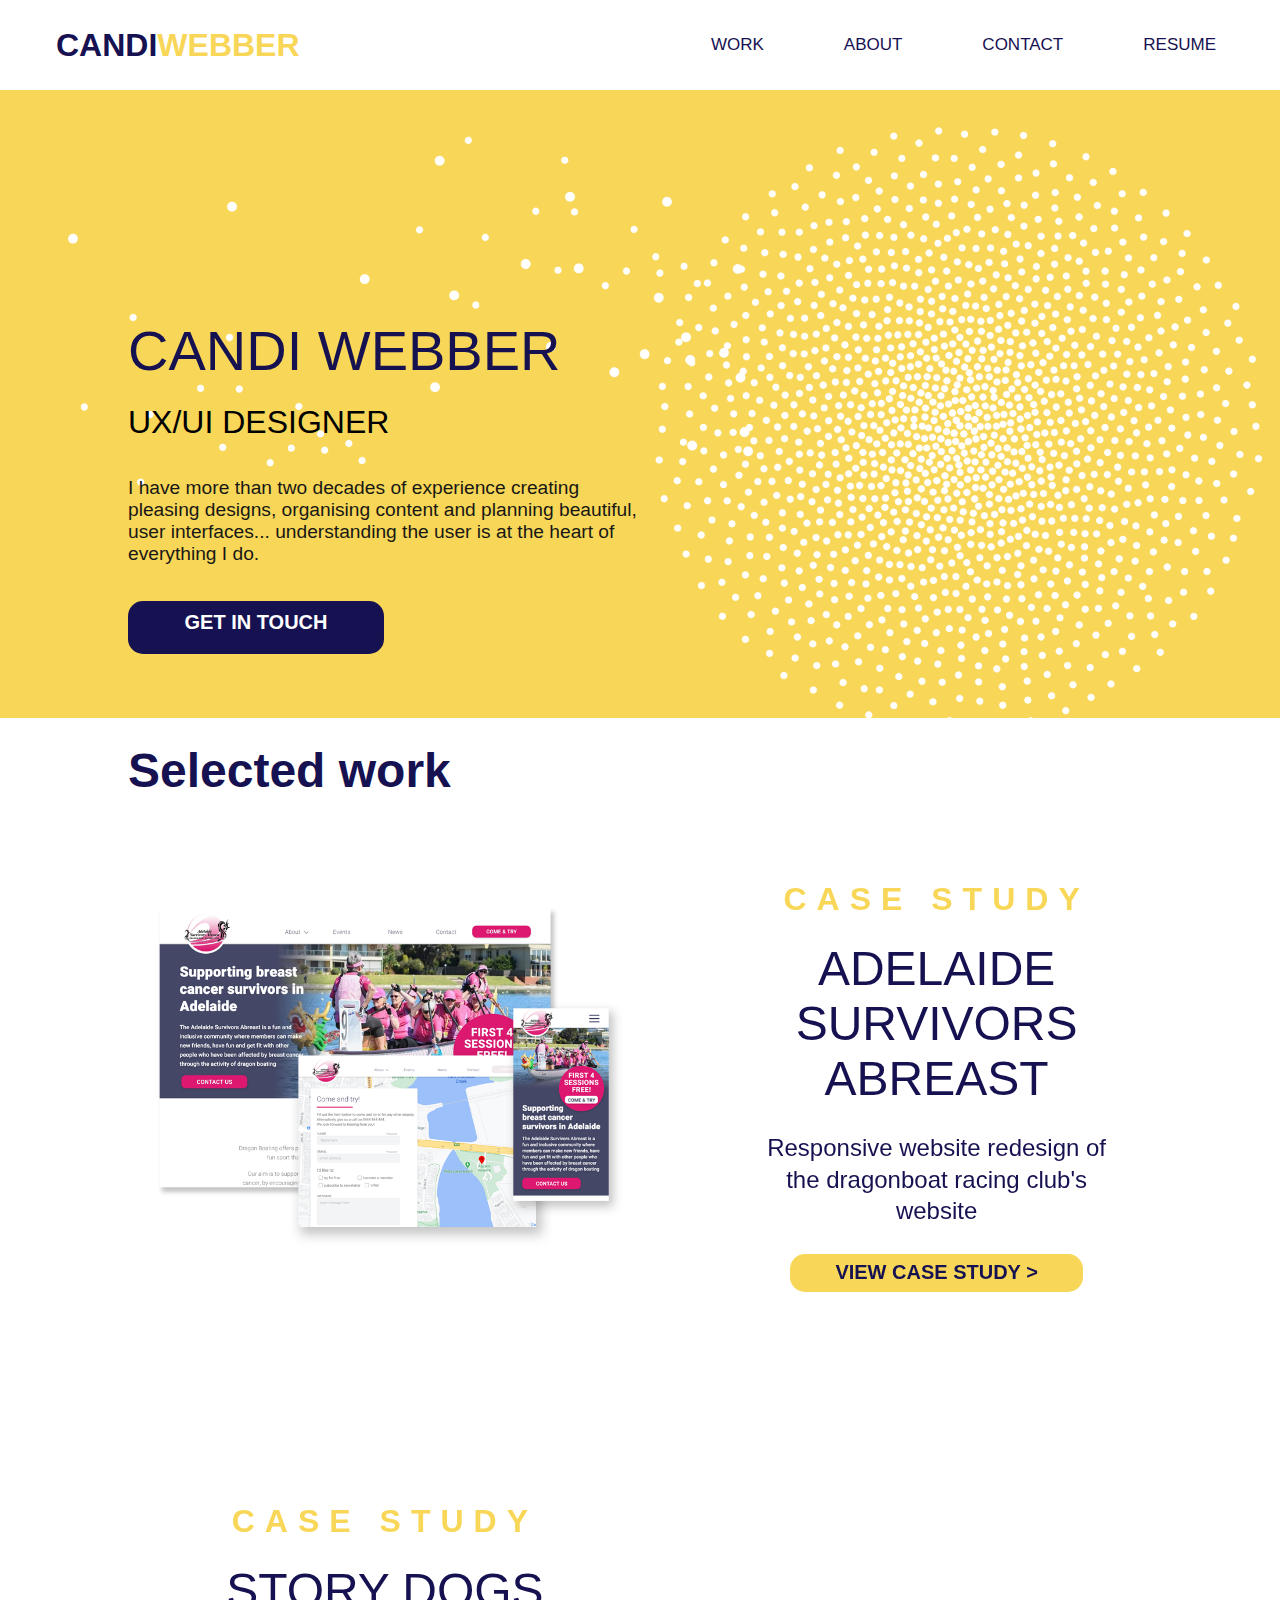
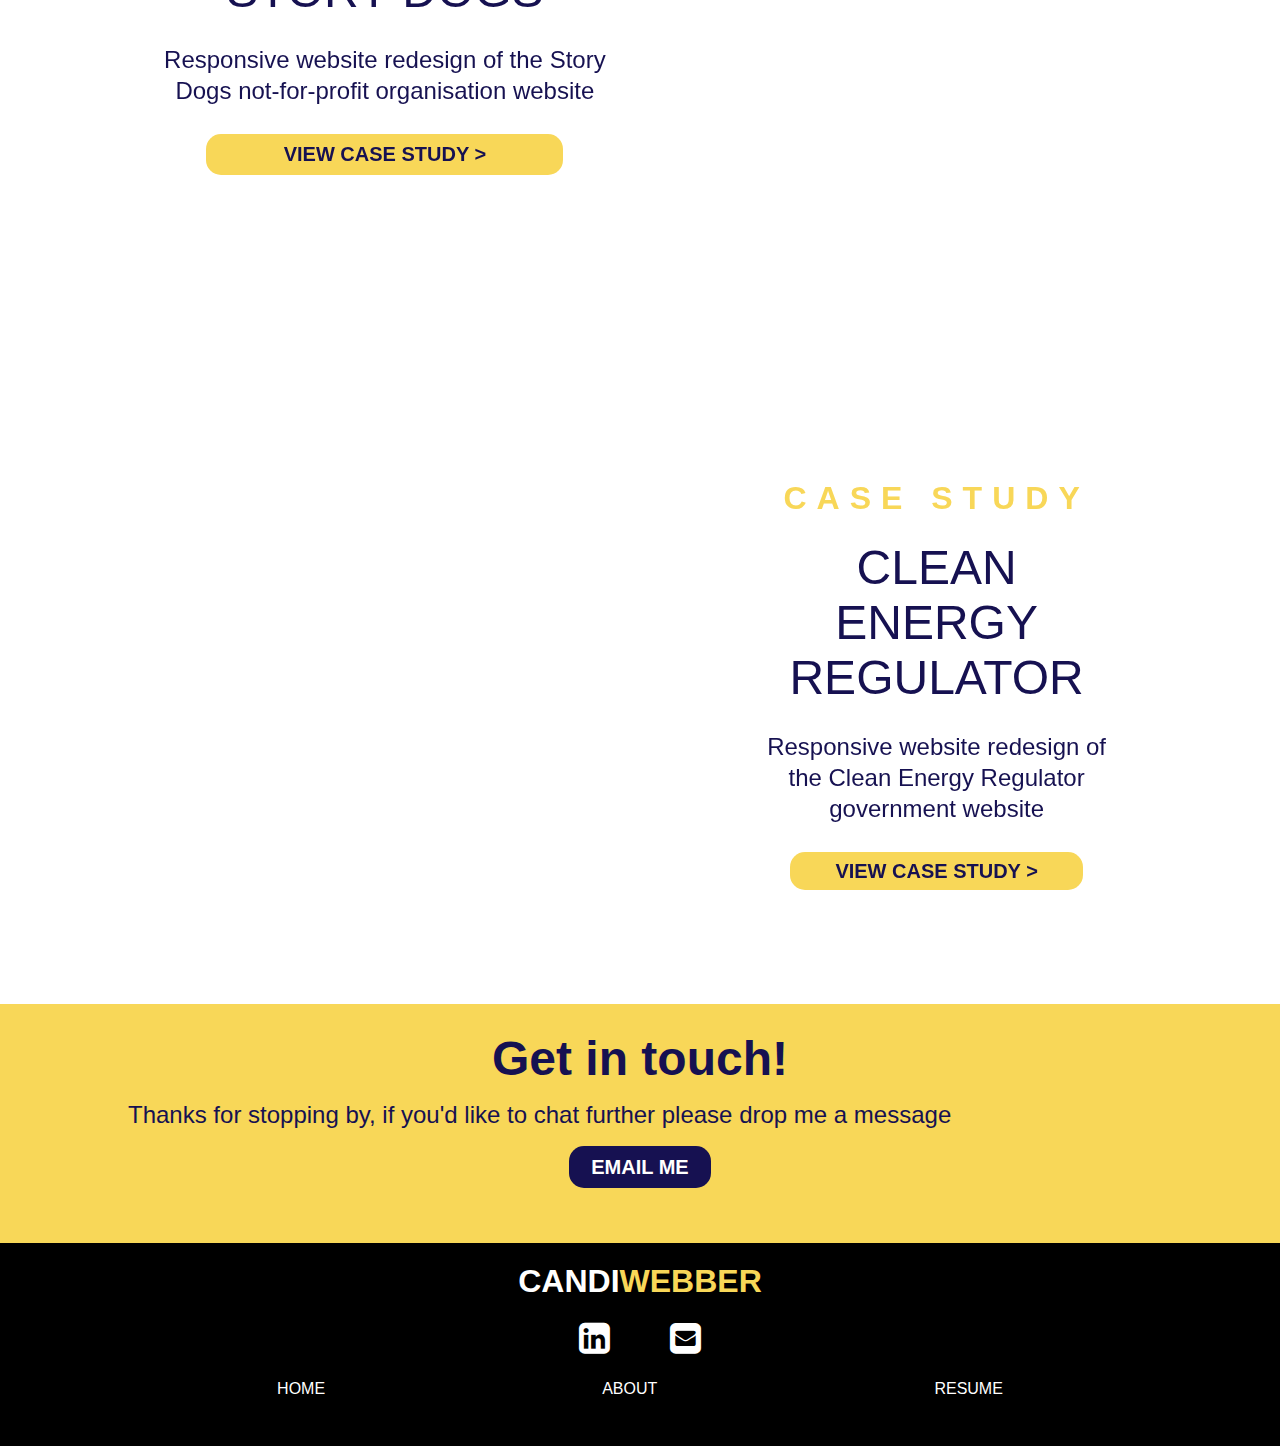
==== commit 6a6c8bef: "fixes" ====
--- a/index.html
+++ b/index.html
@@ -34,7 +34,7 @@
             <a href="work.html" class="button-nav">WORK</a>
             <a href="about.html" class="button-nav">ABOUT</a>
             <a href="contact.html" class="button-nav">CONTACT</a>
-            <a href="./images/CW_210111_Resume.pdf"class="button-nav">RESUME</a>
+            <a href="./images/CW_210111_Resume.pdf"class="button-nav" target="_blank">RESUME</a>
             
             <div class="burger">
             <a href="javascript:void(0);" class="icon" onclick="myFunction()">
@@ -49,7 +49,7 @@
     <a href="work.html" class="button-navM">WORK</a>
     <a href="about.html" class="button-navM">ABOUT</a>
     <a href="contact.html" class="button-navM">CONTACT</a>
-    <a a href="./images/CW_210111_Resume.pdf" class="button-navM">RESUME</a>
+    <a a href="./images/CW_210111_Resume.pdf" target="_blank" class="button-navM">RESUME</a>
 </div>
         <!-- <i class="fa fa-bars" style="font-size:24p x" id="burger-menu"></i>     -->
 
@@ -75,7 +75,7 @@
 <!-- Card Start -->
 <div class="main-grid cs-box1">
     <div class="CS-pic1">
-        <a href="..//UX_UI_HX_19/casestudy1.html"></a>
+        <a href="./casestudy1.html"></a>
     </div>
     <div class="CS-right">
         <div class="content">
@@ -83,7 +83,7 @@
             <h1 class="cs-head"> ADELAIDE SURVIVORS ABREAST</h1>
              <p>Responsive website redesign of the dragonboat racing club's website</p>
          </div>
-         <a href="..//UX_UI_HX_20/index.html"  class="secondary-button cs-btn">VIEW CASE STUDY ></a>
+         <a href="./casestudy1.html"  class="secondary-button cs-btn">VIEW CASE STUDY ></a>
         </div>
 </div>
 <!-- Card1 End -->
@@ -102,7 +102,7 @@
             <h1 class="cs-head"> STORY DOGS</h1>
              <p>Responsive website redesign of the Story Dogs not-for-profit organisation website</p>
          </div>
-            <a href="..//UX_UI_HX_19/casestudy1.html"  class="secondary-button cs-btn">VIEW CASE STUDY ></a>
+            <a href="..//UX_UI_HX_20/index.html"  class="secondary-button cs-btn">VIEW CASE STUDY ></a>
     </div>
 </div>
 
@@ -158,7 +158,7 @@
     <div class="links">
         <a href="index.html" class="link">HOME</a>
         <a href="about.html" class="link">ABOUT</a>
-        <da href="./images/CW_210111_Resume.pdf" class="link">RESUME</a>
+        <da href="./images/CW_210111_Resume.pdf" target="_blank" class="link">RESUME</a>
     </div>
 </footer>
 
--- a/CSS/style.css
+++ b/CSS/style.css
@@ -133,8 +133,10 @@
     
 }
 .primary-button:hover {
-    transform: scale(1.05);
+    transform: scale(1.03);
     box-shadow: 2px 2px 4px  rgba(0, 0, 0, 0.4);
+    transition: 0.1s;
+    transition-timing-function: ease-in;
 }
 .secondary-button {
     font-size: 20px;
@@ -150,8 +152,10 @@
     
 }
 .secondary-button:hover {
-    transform: scale(1.05);
+    transform: scale(1.03);
     box-shadow: 2px 2px 4px  rgba(0, 0, 0, 0.4);
+    transition: 0.1s;
+    transition-timing-function: ease-in;
 }
 img {
     width: 100%;
@@ -348,14 +352,12 @@
 
 }
 
-.CS-pic1:hover {
-    transform: scale(1.05);
-}
-.CS-pic2:hover {
-    transform: scale(1.05);
-}
-.CS-pic3:hover {
-    transform: scale(1.05);
+.CS-pic1:hover,
+.CS-pic2:hover, 
+.CS-pic3:hover  {
+    transform: scale(1.03);
+    transition: 0.2s;
+    transition-timing-function: ease-in;
 }
 
 .CS-pic1 {
@@ -478,7 +480,8 @@
 footer .links {
     display: flex;
     justify-content: space-evenly;
-    padding: 24px 0px;
+    padding: 24px 0px 48px 0;
+
 }
 
 footer .link {
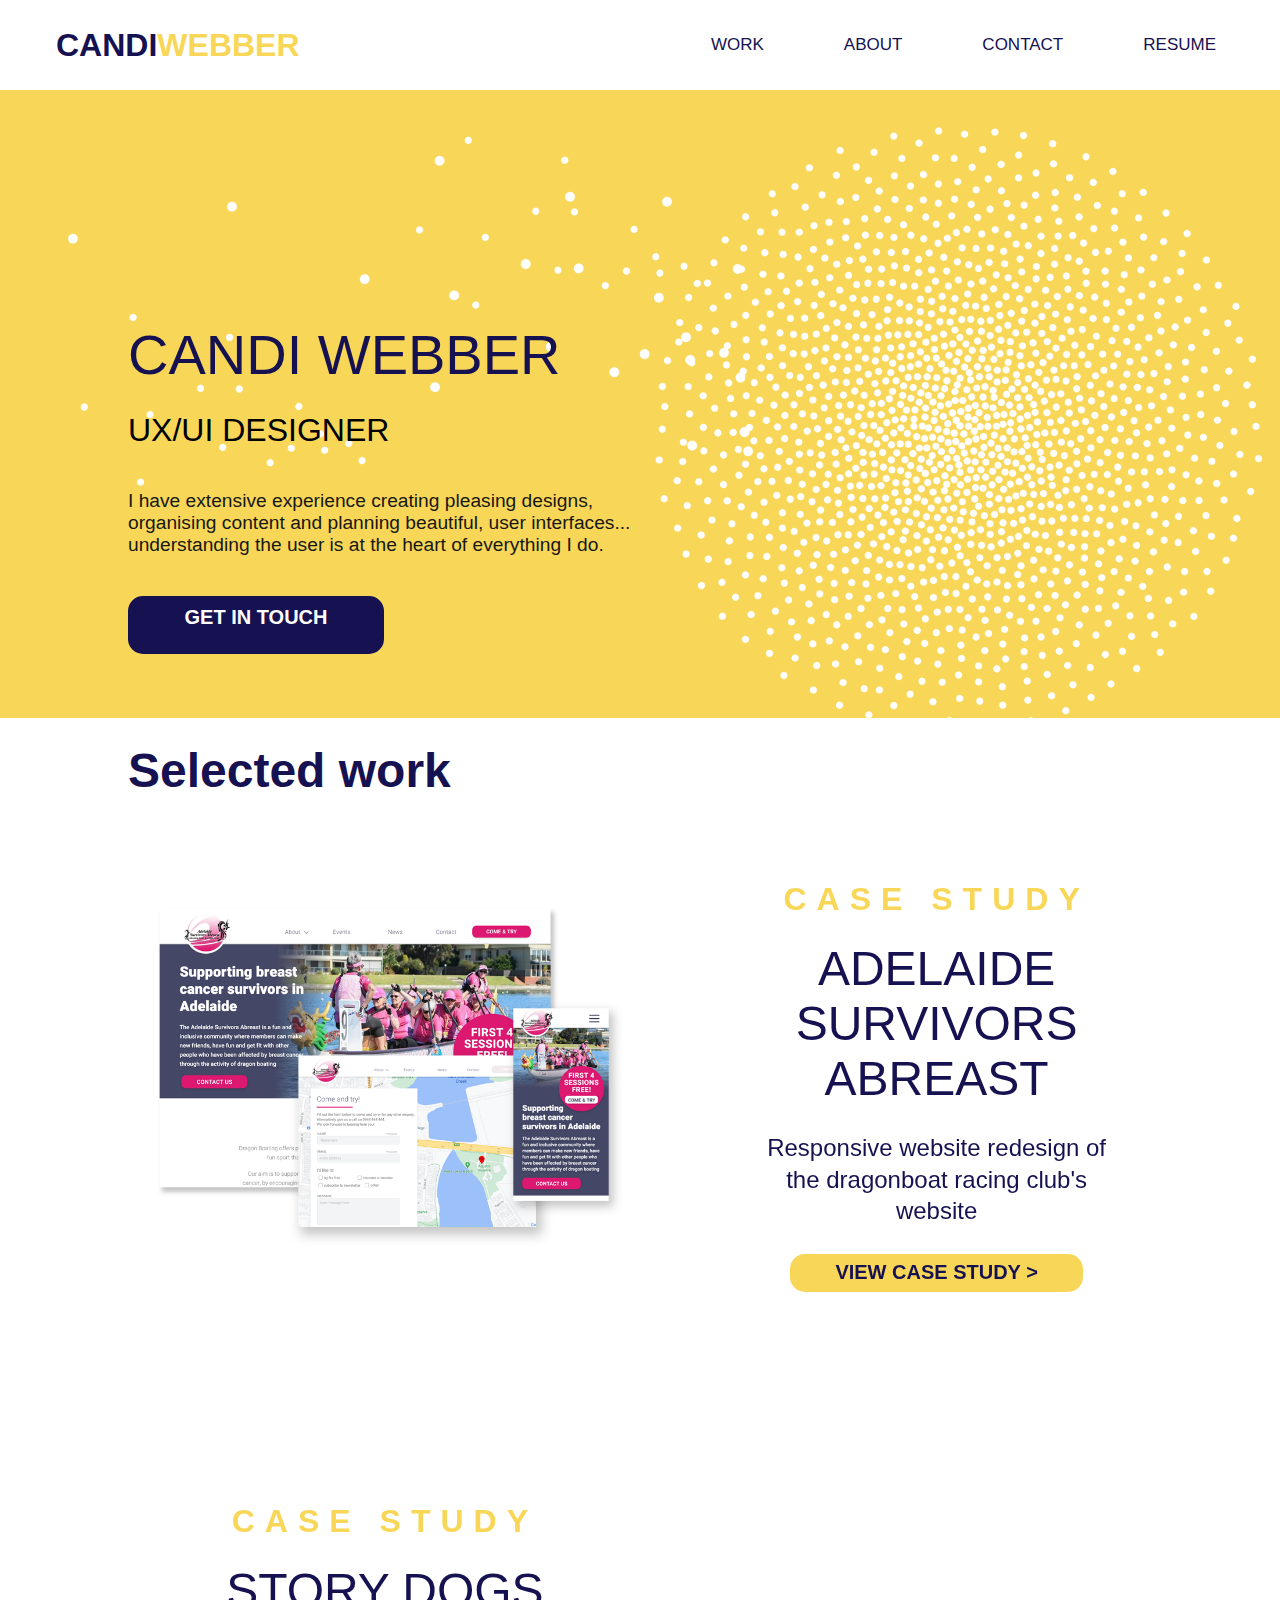
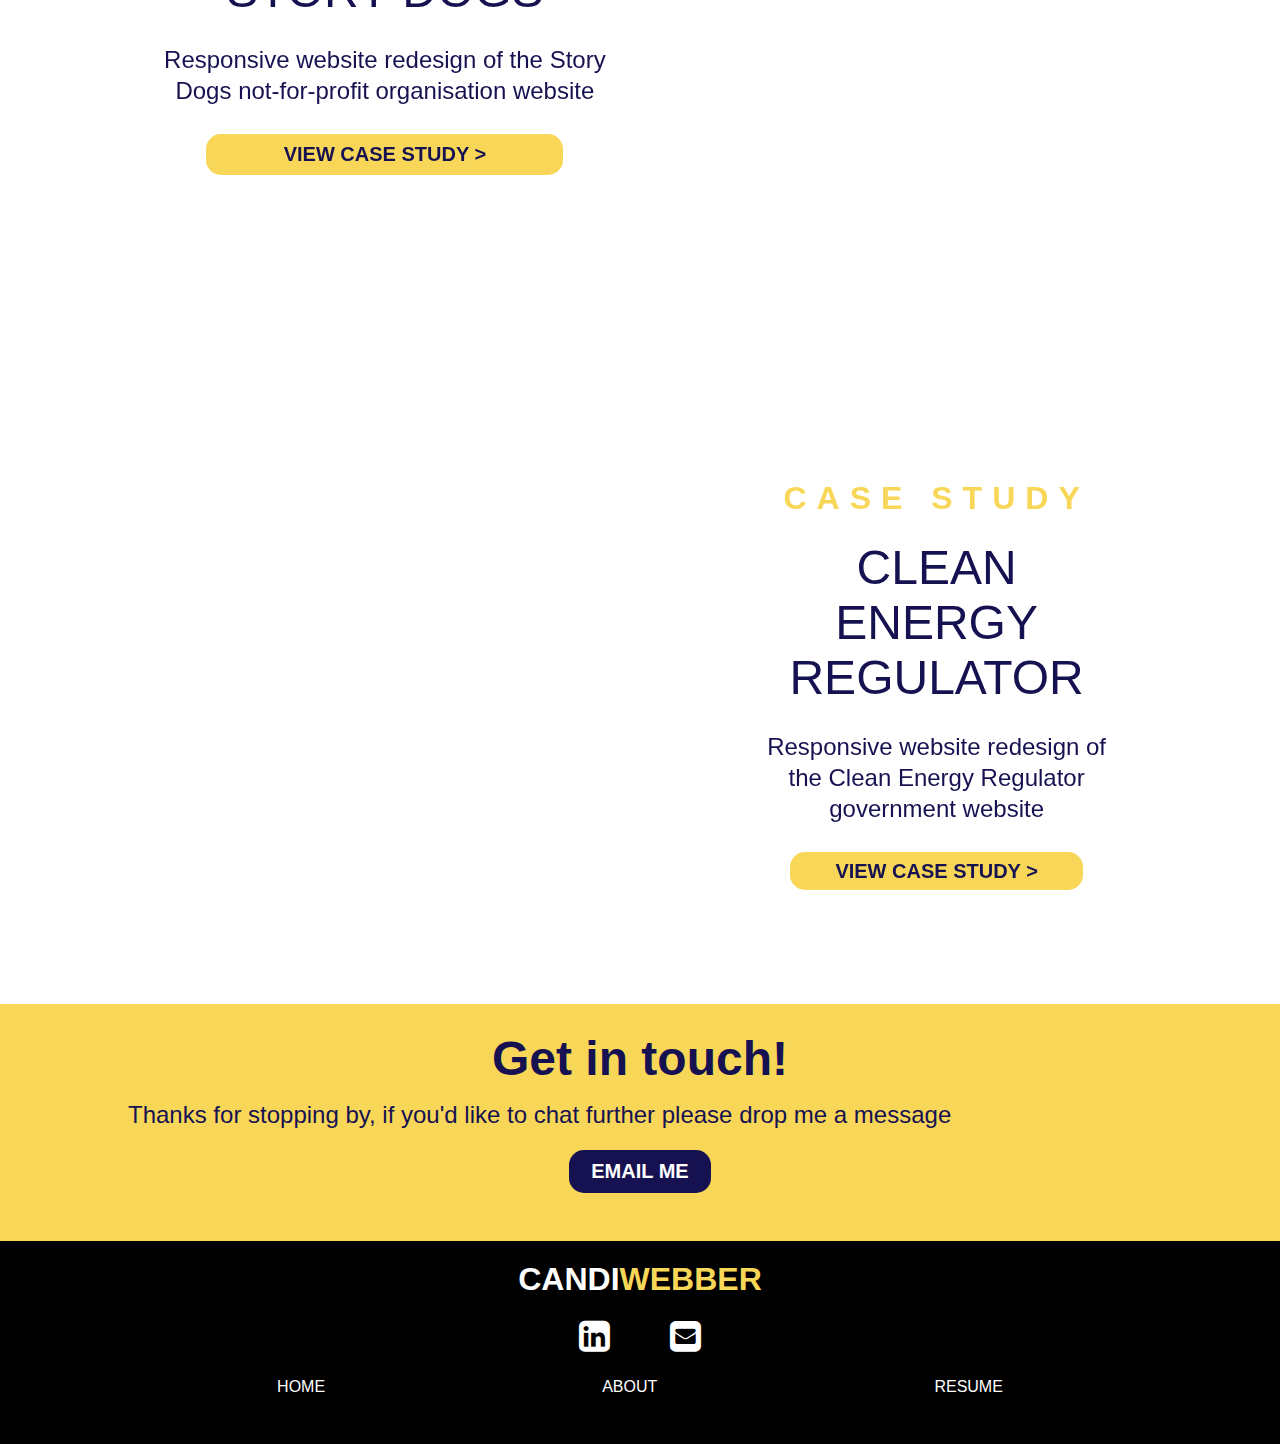
==== commit 5a34469e: "word changes" ====
--- a/index.html
+++ b/index.html
@@ -31,7 +31,7 @@
 
    
         <div id="myLinks" class="button-container">
-            <a href="work.html" class="button-nav">WORK</a>
+            <a href="#case-studies" class="button-nav">WORK</a>
             <a href="about.html" class="button-nav">ABOUT</a>
             <a href="contact.html" class="button-nav">CONTACT</a>
             <a href="./images/CW_210111_Resume.pdf"class="button-nav" target="_blank">RESUME</a>
@@ -46,7 +46,7 @@
 </div>
 <div id="mobLinks" class="mobile-nav" style="display: none;">
     <a href="index.html" class="active button-navM">HOME</a>
-    <a href="work.html" class="button-navM">WORK</a>
+    <a href="#case-studies" class="button-navM">WORK</a>
     <a href="about.html" class="button-navM">ABOUT</a>
     <a href="contact.html" class="button-navM">CONTACT</a>
     <a a href="./images/CW_210111_Resume.pdf" target="_blank" class="button-navM">RESUME</a>
@@ -59,9 +59,9 @@
 <section class= "hero-section main-grid"> 
     <h1 class="header-title">CANDI WEBBER</h1>
     <h2 class="header-subhead">UX/UI DESIGNER</h2>
-    <h3 class="header-standfirst">I have more than two decades of experience creating pleasing designs, organising content and planning beautiful, user interfaces... 
+    <h3 class="header-standfirst">I have extensive experience creating pleasing designs, organising content and planning beautiful, user interfaces... 
         understanding the user is at the heart of everything I do.</h3>
-    <a href="contact.html" class="h5 primary-button header-button">GET IN TOUCH</a>
+    <a href="mailto:candilola01@gmail.com" class="h5 primary-button header-button">GET IN TOUCH</a>
    
 </section> 
 
@@ -70,7 +70,7 @@
 </div>
 
 <!-- case studies -->
-<section class="work">
+<section class="work" id="case-studies">
 
 <!-- Card Start -->
 <div class="main-grid cs-box1">
@@ -93,7 +93,7 @@
   
  <div class="main-grid cs-box2">
     <div class="CS-pic2">
-        <a href="..//UX_UI_HX_20/index.html"></a>
+        <a href="./casestudy2.html"></a>
     </div>
     <div class="CS-left">
         <div class="content">
@@ -101,9 +101,9 @@
             <h5 class="cs-tag">CASE STUDY</h5>
             <h1 class="cs-head"> STORY DOGS</h1>
              <p>Responsive website redesign of the Story Dogs not-for-profit organisation website</p>
-         </div>
-            <a href="..//UX_UI_HX_20/index.html"  class="secondary-button cs-btn">VIEW CASE STUDY ></a>
-    </div>
+            </div>
+            <a href="./casestudy2.html"  class="secondary-button cs-btn">VIEW CASE STUDY ></a>
+        </div>
 </div>
 
 <!-- Card2 End --> 
@@ -117,8 +117,8 @@
             <h1 class="cs-head"> CLEAN ENERGY REGULATOR</h1>
              <p>Responsive website redesign of the Clean Energy Regulator government website</p>
          </div>
-            <button class="secondary-button cs-btn">VIEW CASE STUDY ></button>
-    </div>
+         <a href="./casestudy3.html"  class="secondary-button cs-btn">VIEW CASE STUDY ></a>
+        </div>
 </div>
 </section>
 <!-- CARD 3 End -->
@@ -133,7 +133,7 @@
             <p>Thanks for stopping by, if you'd like to chat further please drop me a message</p>
         </div>
         <div class="contact-button">
-            <p><a href="mailto:candilola01@gmail.com" class="h5 primary-button">EMAIL ME</a></p>
+            <a href="mailto:candilola01@gmail.com" class="h5 primary-button">EMAIL ME</a>
             
         </div>
     </div>
